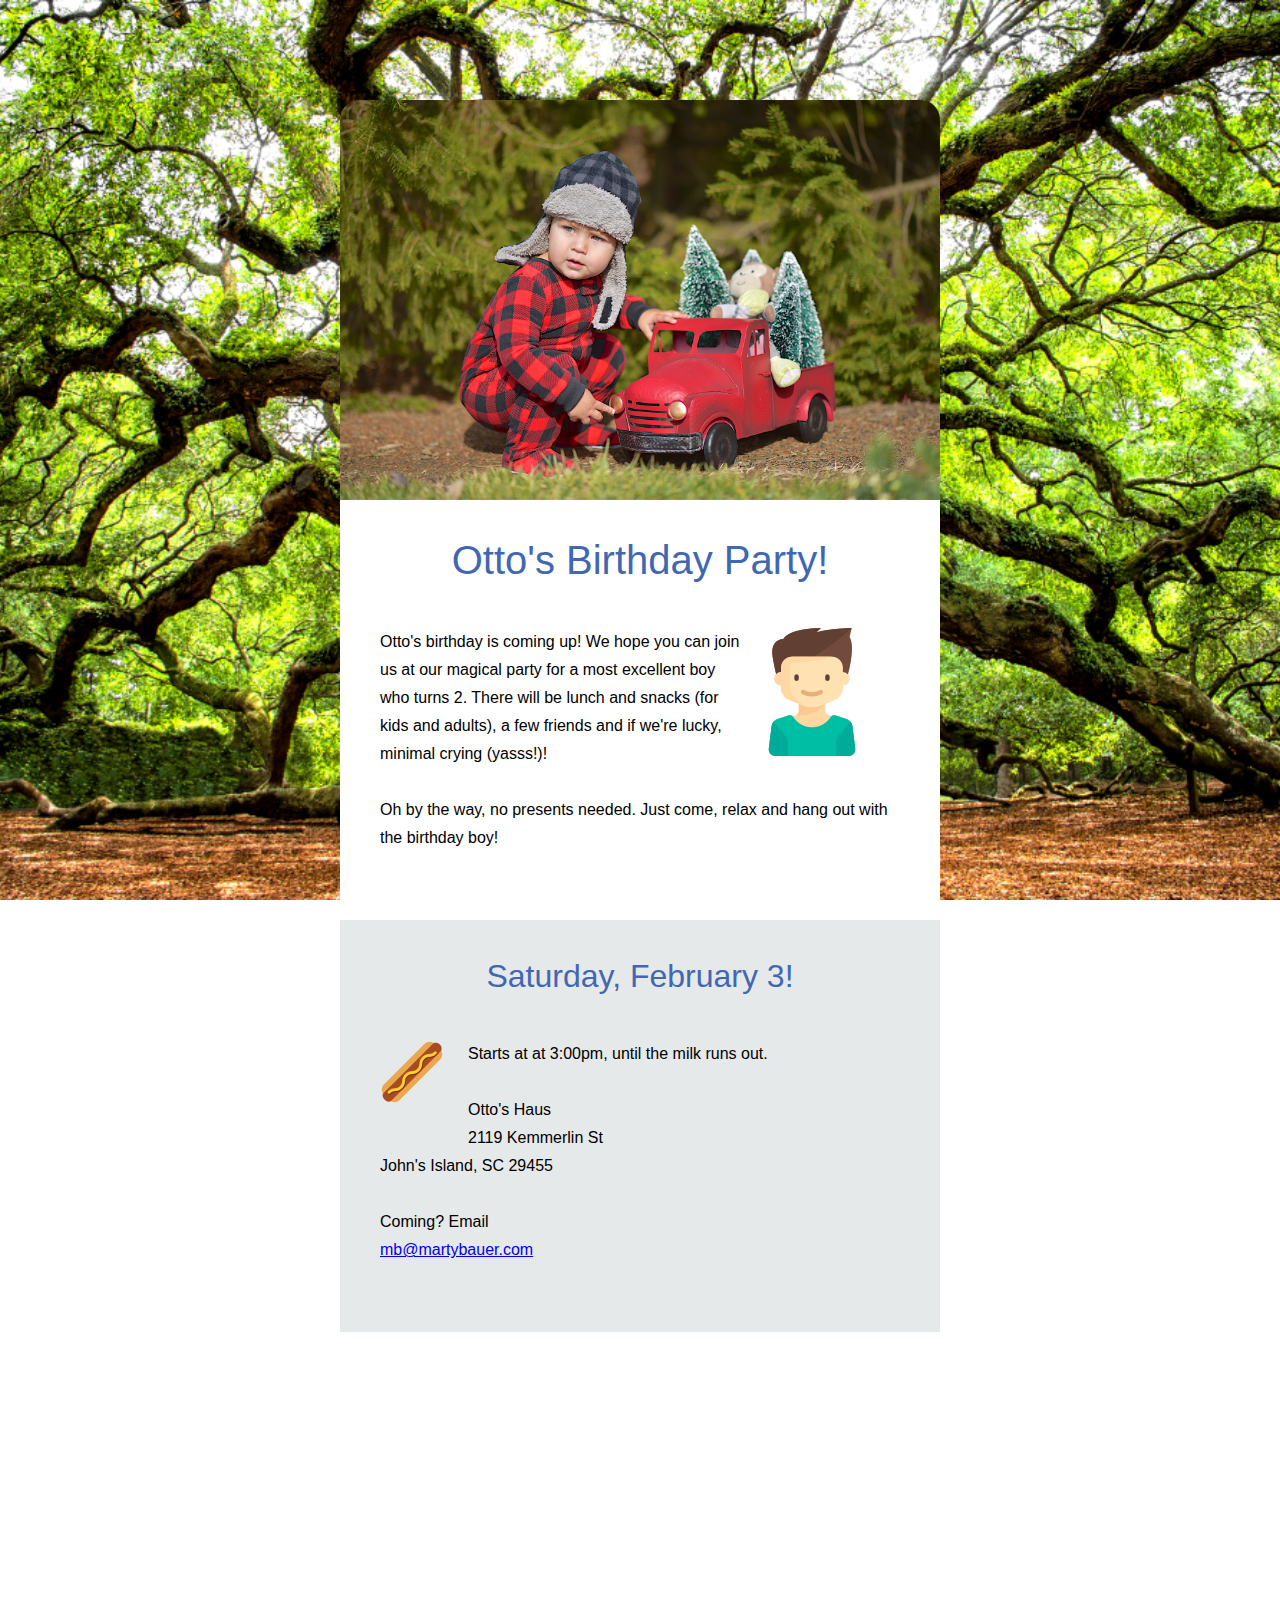
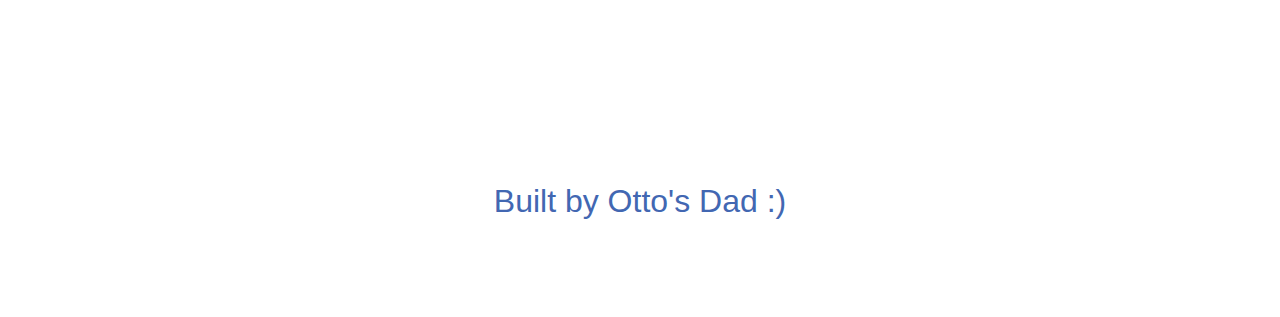
==== index.html @ aac96f90 "Initial Commit" ====
<!DOCTYPE html>
<html>
  <head>
    <title>Happy Birthday Otto!</title>
    <meta name="description" content="Happy Birthday Otto!">
    <link rel="stylesheet" href="css/reset.css">
    <link rel="stylesheet" href="css/style.css">
    <link rel="stylesheet" href="css/small.css" media="(max-width: 630px)">
    <link href="https://fonts.googleapis.com/css?family=Montserrat:700&display=swap" rel="stylesheet">
    <meta name="viewport" content="width=device-width, initial-scale=1">
  </head>
  <body>
    <div class="container">

        <section class="hero">
          <img src="images/otto-landscape.png" alt="Ottoman">
        </section>

         <section class="intro">
          <h1>Otto's Birthday Party!</h1>
        
        <aside class="right">
           <img src="images/boy.png" alt="boy">
        </aside>

           <p>Otto's birthday is coming up! We hope you can join us at our magical party for a most excellent boy who turns 2. There will be lunch and snacks (for kids and adults), a few friends and if we're lucky, minimal crying (yasss!)!<p>

           <p>Oh by the way, no presents needed. Just come, relax and hang out with the birthday boy!</p>
         </section>

         <section class="contact">

           <h2>Saturday, February 3!</h2>
           
          <aside class="left">
           <img src="images/hotdog.png" alt="hotdog">
          </aside>

           <p>Starts at at 3:00pm, until the milk runs out.</p>

           <p>Otto's Haus <br>
           2119 Kemmerlin St <br>
           John's Island, SC 29455</p>

          <p>Coming? Email <br>
            <a href="mailto:mb@martybauer.com?=Yes I am Coming!" target="_blank">mb@martybauer.com</a> 
          </p>
        </section>

        <section>
          <iframe src="https://www.google.com/maps/embed?pb=!1m18!1m12!1m3!1d3356.4633357436446!2d-80.0433346845202!3d32.72688549384645!2m3!1f0!2f0!3f0!3m2!1i1024!2i768!4f13.1!3m3!1m2!1s0x88fe7f1d5f1b0b49%3A0xeea7161ad578111b!2s2119%20Kemmerlin%20St%2C%20Johns%20Island%2C%20SC%2029455!5e0!3m2!1sen!2sus!4v1575389045686!5m2!1sen!2sus" width="600" height="450" frameborder="0" style="border:0;" allowfullscreen=""></iframe>

        </section>

        <section class="footer">

           <h2>Built by Otto's Dad :)</h2>
        </section>

    </div>

  </body>
</html>
---- css/style.css ----
/*
 * General Styles
*/


body {
  background: url('../images/angel-oak.png');
  font-family: 'Open Sans', arial, sans-serif;

  background-size: cover;
  background-position: center;
  background-attachment: fixed;
}


* {
  -moz-box-sizing: border-box; /* Firexfox */
  -webkit-box-sizing: border-box; /* Safari/Chrome/iOS/Android */
  box-sizing: border-box; /* IE */
}

.clearfix:after {
  content: "";
  display: table;
  clear: both;
}

p {
  font-size: 16px;
  line-height: 1.75;
  margin-bottom: 28px;
}

strong {
  font-weight: bold;
}

ul li {
  list-style: decimal inside;
}

/*
 * Heading Styles
*/


h1, h2, h3 {
  font-family: 'Monsterrat', sans-serif;
  color: #4267b2;
  text-align: center;
  margin-bottom: 3rem;
}

h1 {

  font-size: 2.5rem;
}

h2 {
  font-size: 2rem;
}

/*
 * Container Styles
*/

.container {
  width: 600px;
  margin: 100px auto;
}

/*
 * Hero Styles
*/

.hero {
  line-height: 0;
}

.hero img{
  width: 100%;
  border-radius: 20px 20px 0 0;
}

/*
 * Section Styles
*/

section.intro {
  background: #FFF;
}

section.intro, section.contact {
  padding: 40px;
}

section.contact {
  background: #e6e9ea;
}

section.footer {
  background: ;
}

/*
 * Aside Styles
*/

aside.left {
  float: left;
  margin-bottom: 20px;
}

aside.right {
  float: right;
}

aside {
  margin-right: 1.5rem;
  margin-bottom: .625rem;
}
---- css/small.css ----
.container {
  width: 100%;
  margin: 0;
  padding: 0;
}

.hero img {
    border-radius: 0;
}

aside.right {
  text-align: center;
  float: inherit;
}

aside.left {
  text-align: center;
  float: inherit;
}
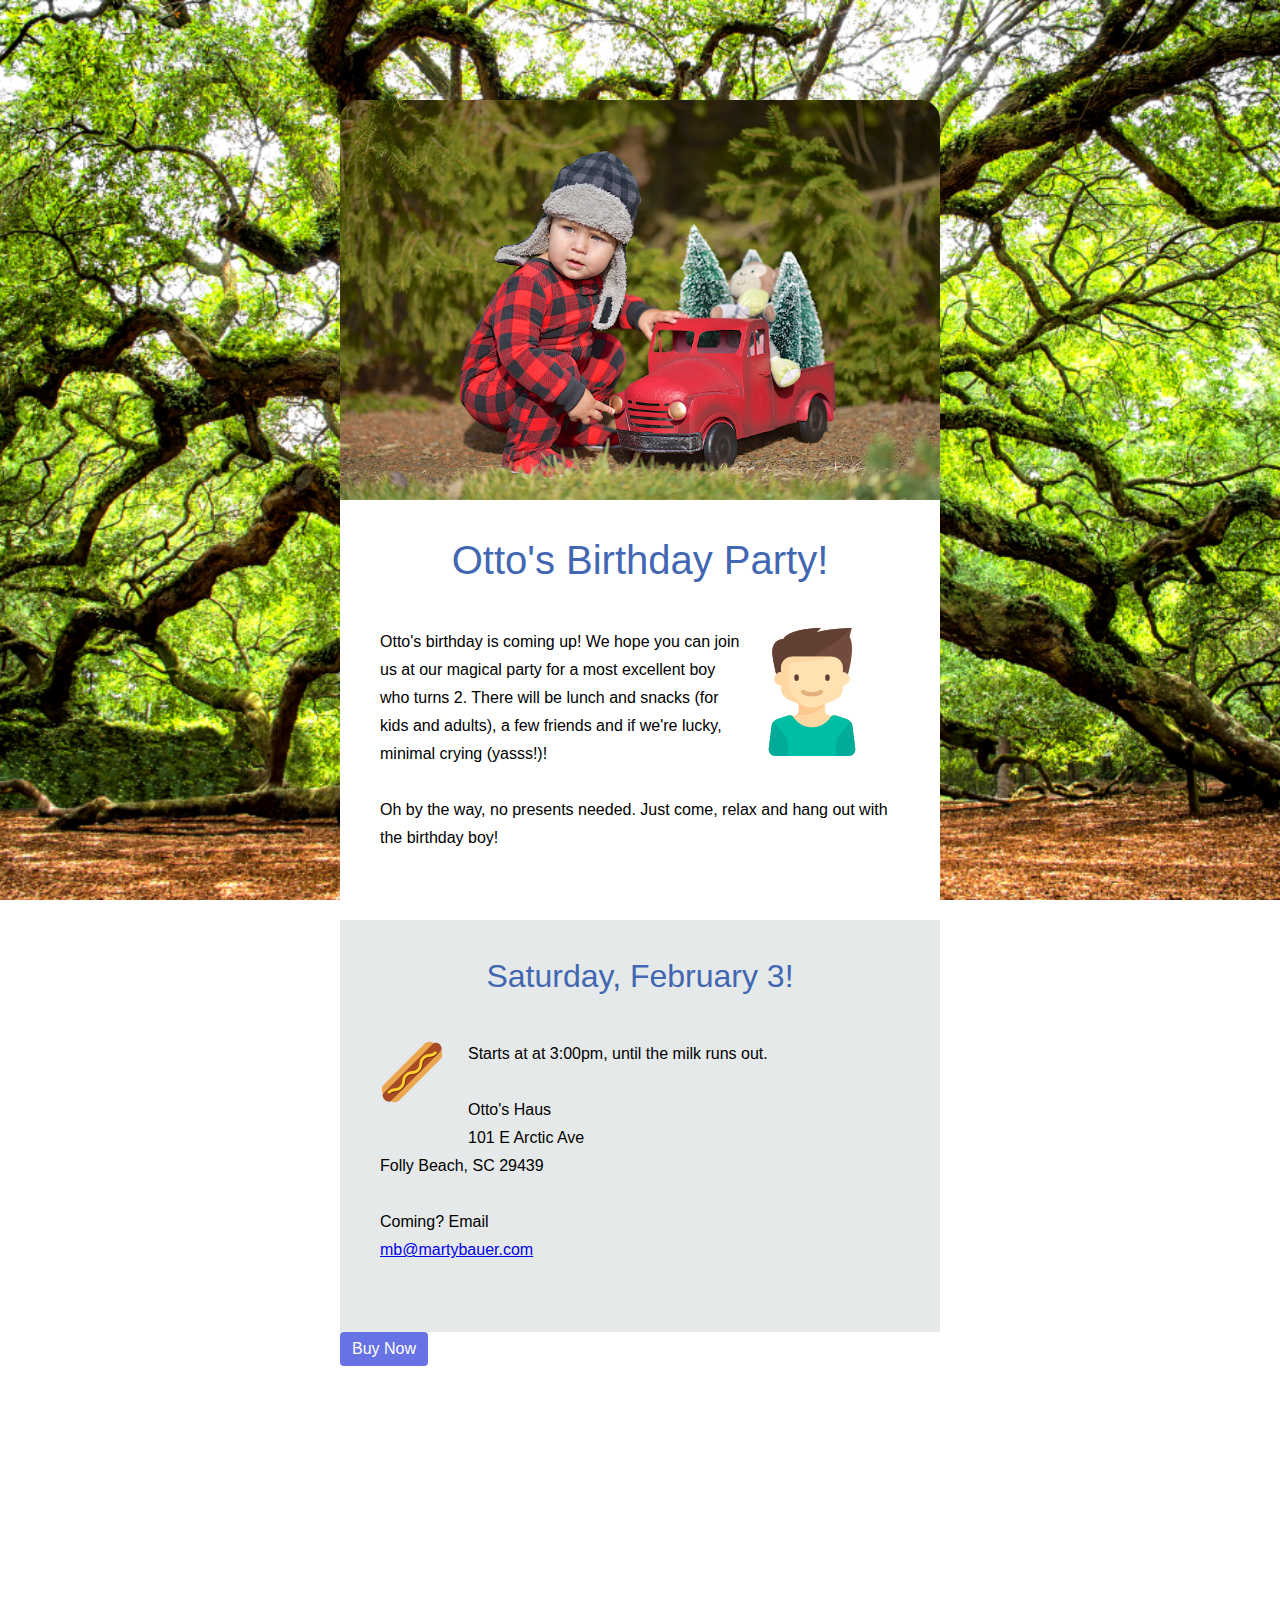
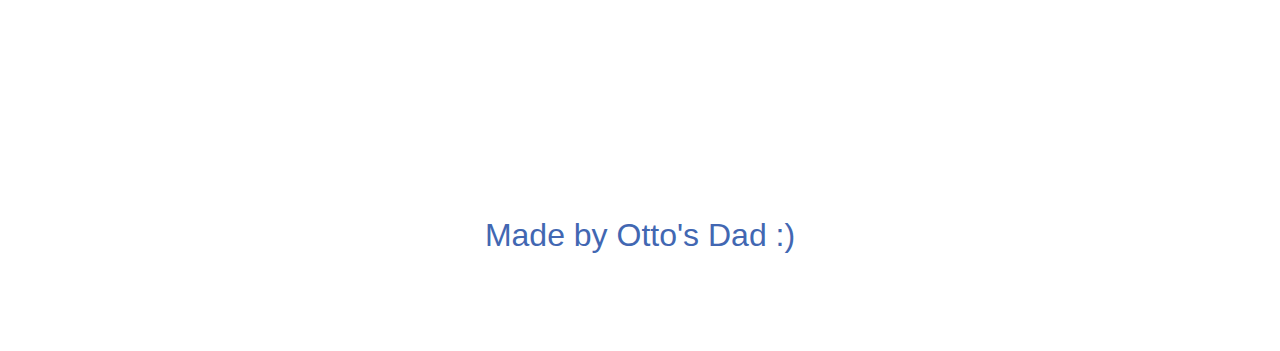
==== commit 57e7029f: "update" ====
--- a/index.html
+++ b/index.html
@@ -39,8 +39,8 @@
            <p>Starts at at 3:00pm, until the milk runs out.</p>
 
            <p>Otto's Haus <br>
-           2119 Kemmerlin St <br>
-           John's Island, SC 29455</p>
+           101 E Arctic Ave <br>
+           Folly Beach, SC 29439</p>
 
           <p>Coming? Email <br>
             <a href="mailto:mb@martybauer.com?=Yes I am Coming!" target="_blank">mb@martybauer.com</a> 
@@ -48,13 +48,60 @@
         </section>
 
         <section>
-          <iframe src="https://www.google.com/maps/embed?pb=!1m18!1m12!1m3!1d3356.4633357436446!2d-80.0433346845202!3d32.72688549384645!2m3!1f0!2f0!3f0!3m2!1i1024!2i768!4f13.1!3m3!1m2!1s0x88fe7f1d5f1b0b49%3A0xeea7161ad578111b!2s2119%20Kemmerlin%20St%2C%20Johns%20Island%2C%20SC%2029455!5e0!3m2!1sen!2sus!4v1575389045686!5m2!1sen!2sus" width="600" height="450" frameborder="0" style="border:0;" allowfullscreen=""></iframe>
+          <!-- Load Stripe.js on your website. -->
+<script src="https://js.stripe.com/v3"></script>
+
+<!-- Create a button that your customers click to complete their purchase. Customize the styling to suit your branding. -->
+<button
+  style="background-color:#6772E5;color:#FFF;padding:8px 12px;border:0;border-radius:4px;font-size:1em"
+  id="checkout-button-sku_GE66mraE6Is9rM"
+  role="link"
+>
+  Buy Now
+</button>
+
+<div id="error-message"></div>
+
+<script>
+(function() {
+  var stripe = Stripe('pk_live_KtCUYTgZV4okjlmCiBAjATql');
+
+  var checkoutButton = document.getElementById('checkout-button-sku_GE66mraE6Is9rM');
+  checkoutButton.addEventListener('click', function () {
+    // When the customer clicks on the button, redirect
+    // them to Checkout.
+    stripe.redirectToCheckout({
+      items: [{sku: 'sku_GE66mraE6Is9rM', quantity: 1}],
+
+      // Do not rely on the redirect to the successUrl for fulfilling
+      // purchases, customers may not always reach the success_url after
+      // a successful payment.
+      // Instead use one of the strategies described in
+      // https://stripe.com/docs/payments/checkout/fulfillment
+      successUrl: window.location.protocol + '//30daysoftrump.com/success',
+      cancelUrl: window.location.protocol + '//30daysoftrump.com/canceled',
+    })
+    .then(function (result) {
+      if (result.error) {
+        // If `redirectToCheckout` fails due to a browser or network
+        // error, display the localized error message to your customer.
+        var displayError = document.getElementById('error-message');
+        displayError.textContent = result.error.message;
+      }
+    });
+    });
+    })();
+</script> 
+        </section>
+
+        <section>
+         <iframe src="https://www.google.com/maps/embed?pb=!1m18!1m12!1m3!1d3359.174321363665!2d-79.94174504916546!3d32.654804980915756!2m3!1f0!2f0!3f0!3m2!1i1024!2i768!4f13.1!3m3!1m2!1s0x88fdd7ea612904dd%3A0x1cd196e60fa13a0d!2sFolly%20Beach%20Pier!5e0!3m2!1sen!2sus!4v1575469857044!5m2!1sen!2sus" width="600" height="450" frameborder="0" style="border:0;" allowfullscreen=""></iframe>
 
         </section>
 
         <section class="footer">
 
-           <h2>Built by Otto's Dad :)</h2>
+           <h2>Made by Otto's Dad :)</h2>
         </section>
 
     </div>
--- a/css/small.css
+++ b/css/small.css
@@ -1,3 +1,7 @@
+body {
+    background: none;
+}
+
 
 .container {
   width: 100%;
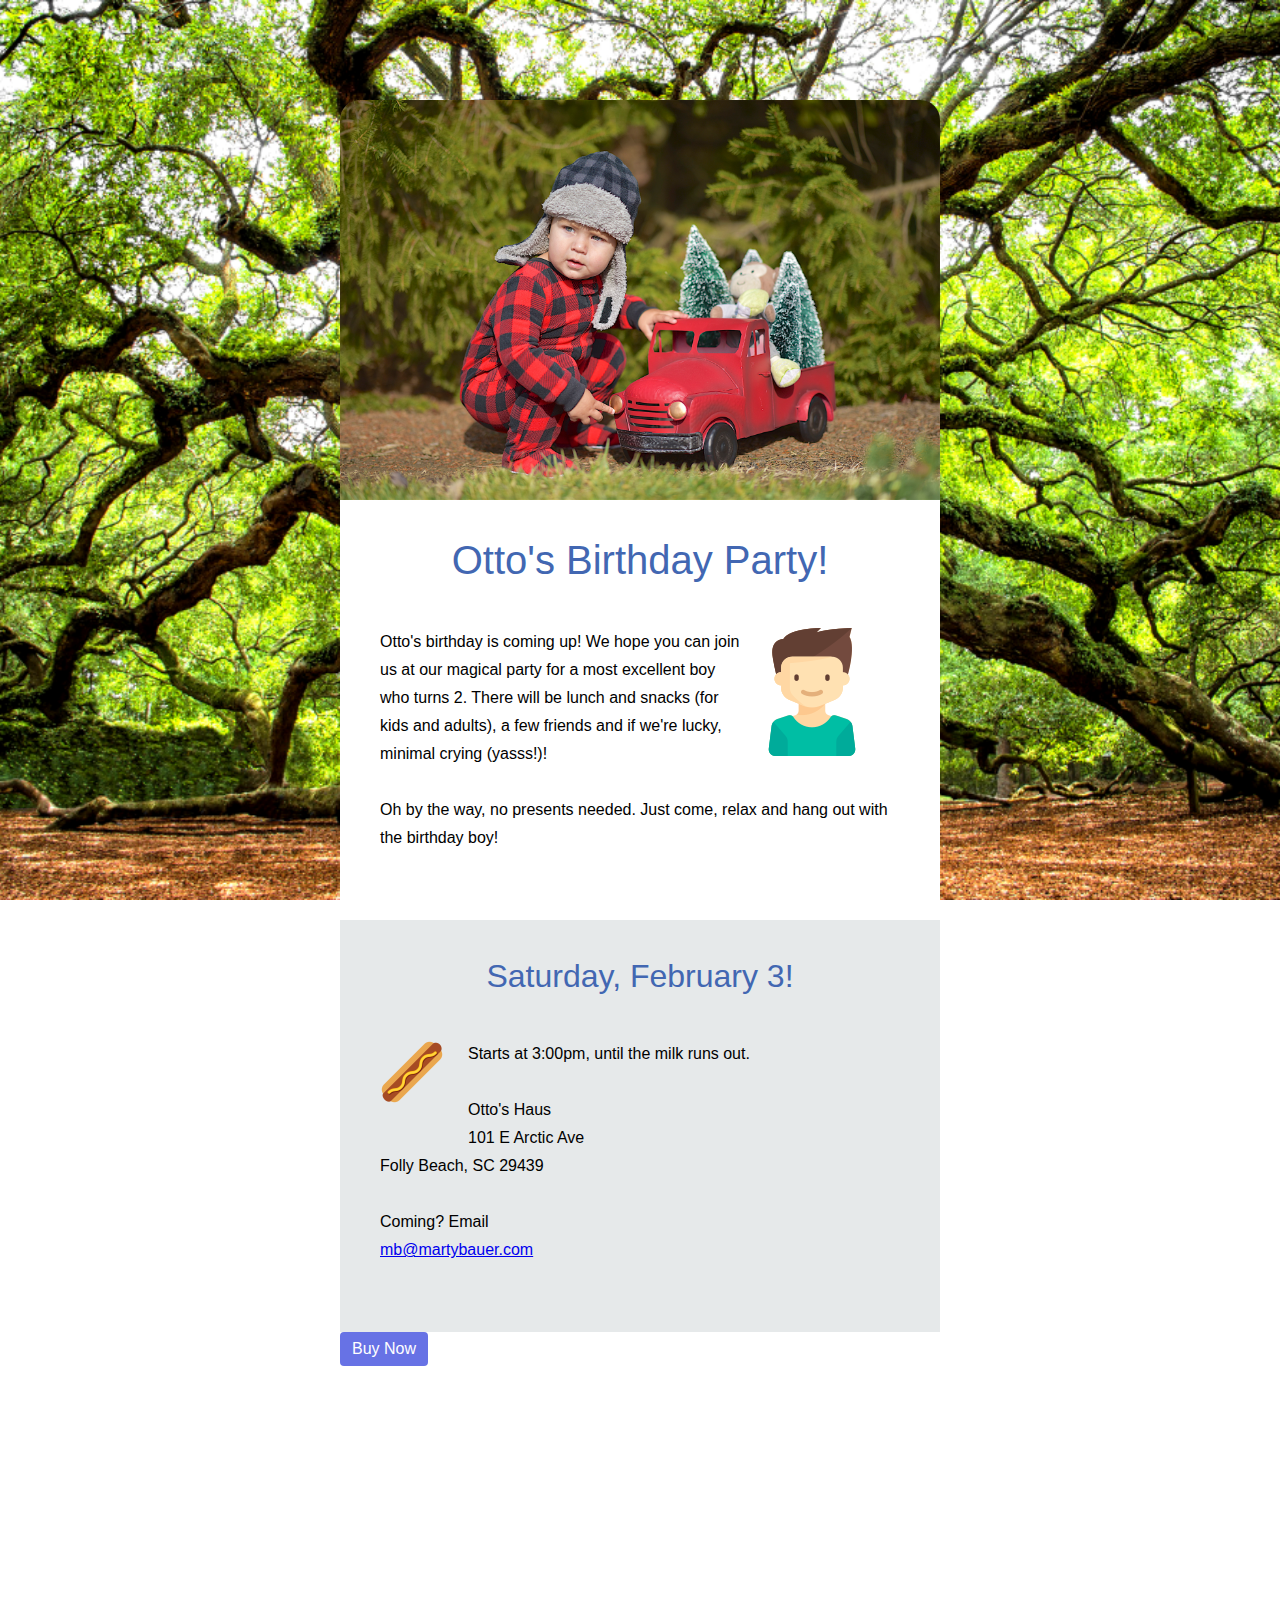
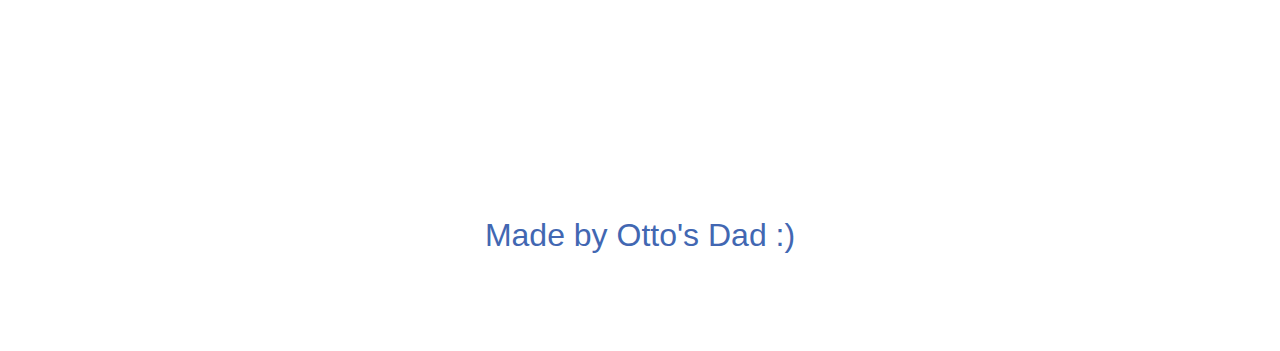
==== commit d86e5ea4: "Update index.html" ====
--- a/index.html
+++ b/index.html
@@ -36,7 +36,7 @@
            <img src="images/hotdog.png" alt="hotdog">
           </aside>
 
-           <p>Starts at at 3:00pm, until the milk runs out.</p>
+           <p>Starts at 3:00pm, until the milk runs out.</p>
 
            <p>Otto's Haus <br>
            101 E Arctic Ave <br>
